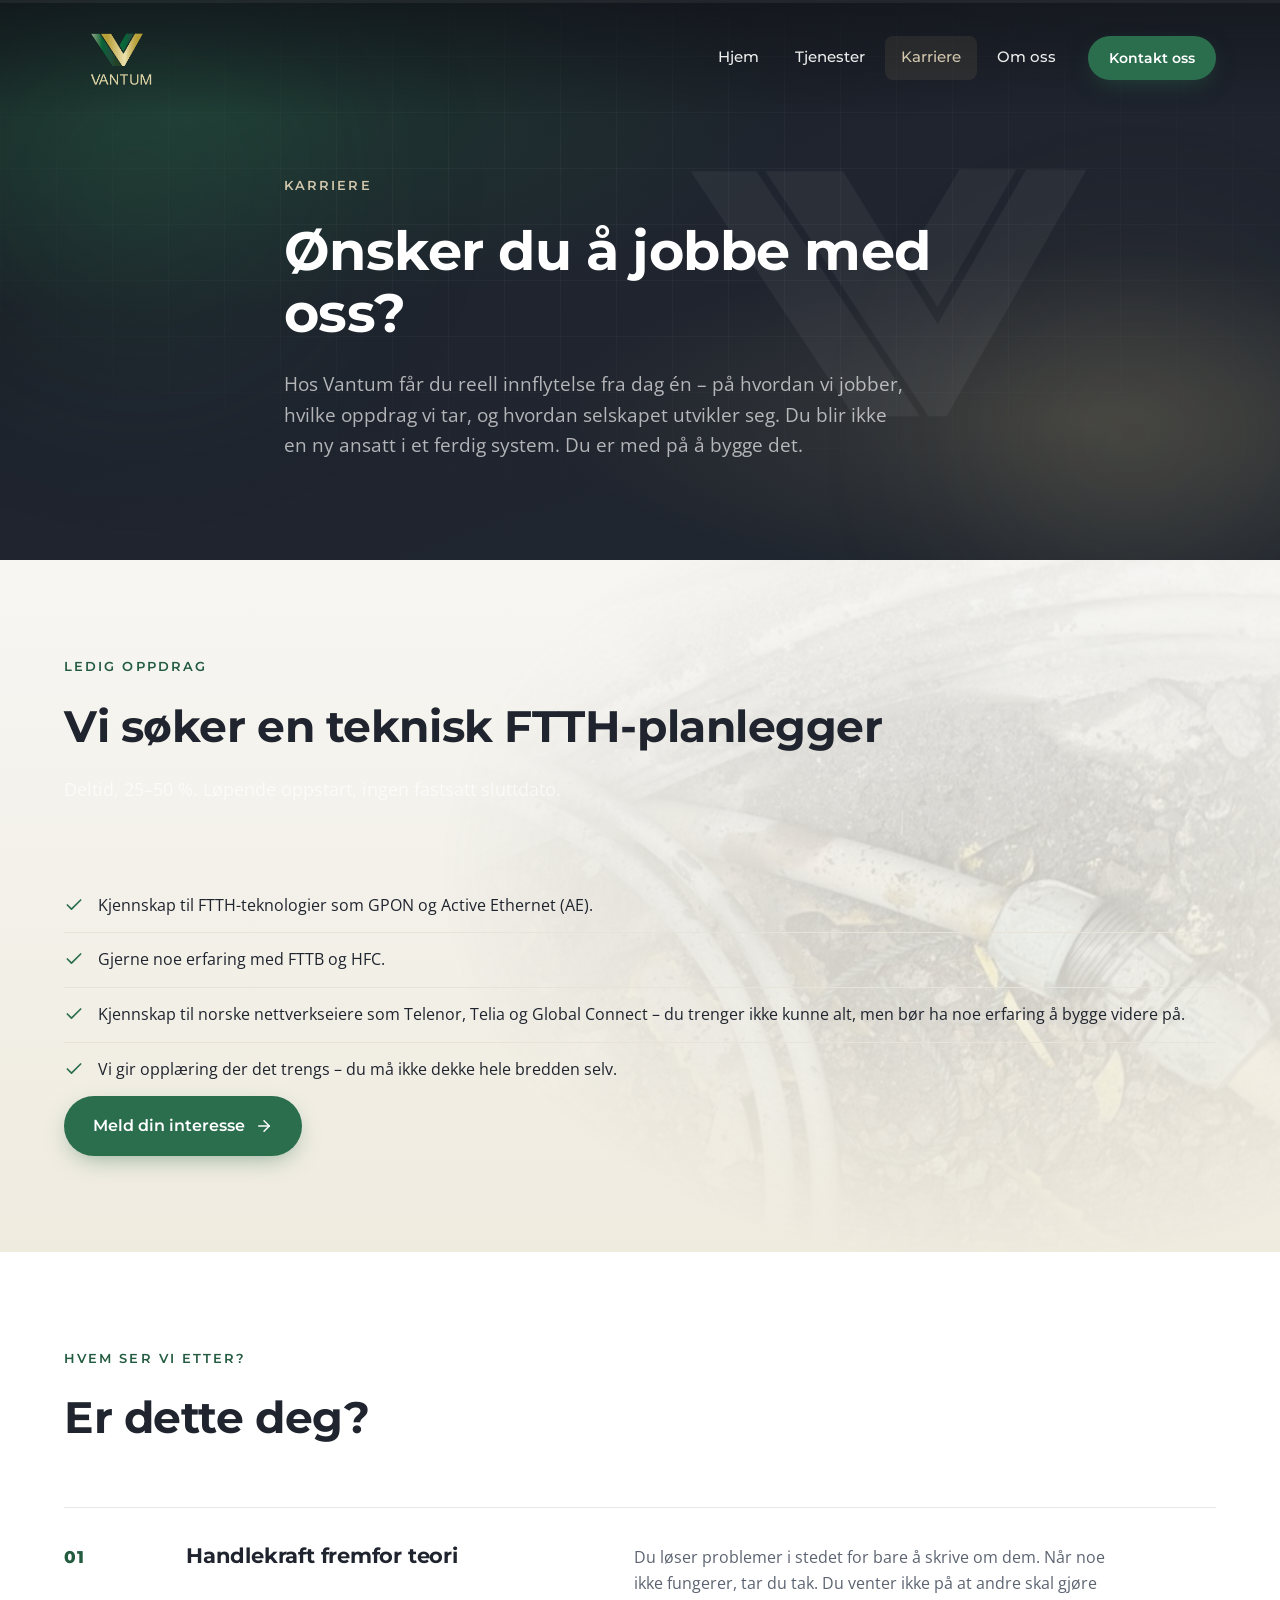
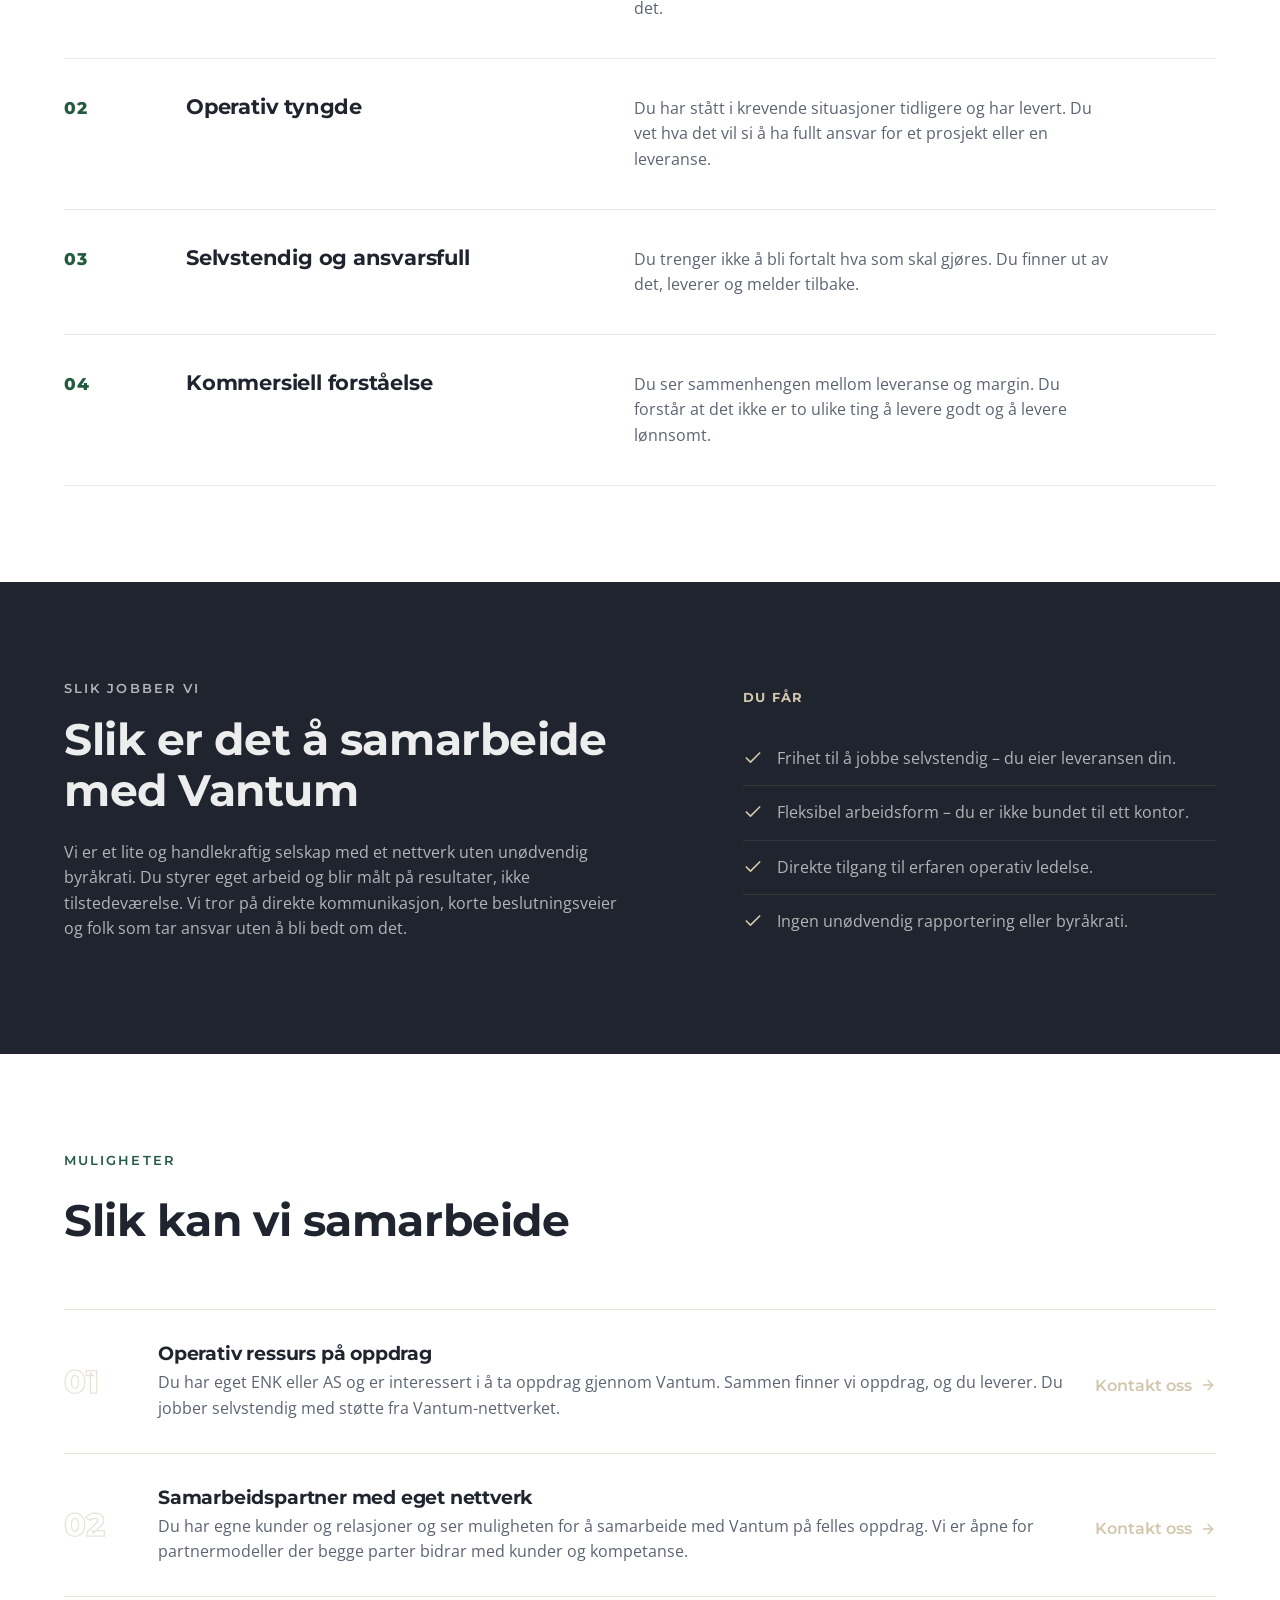
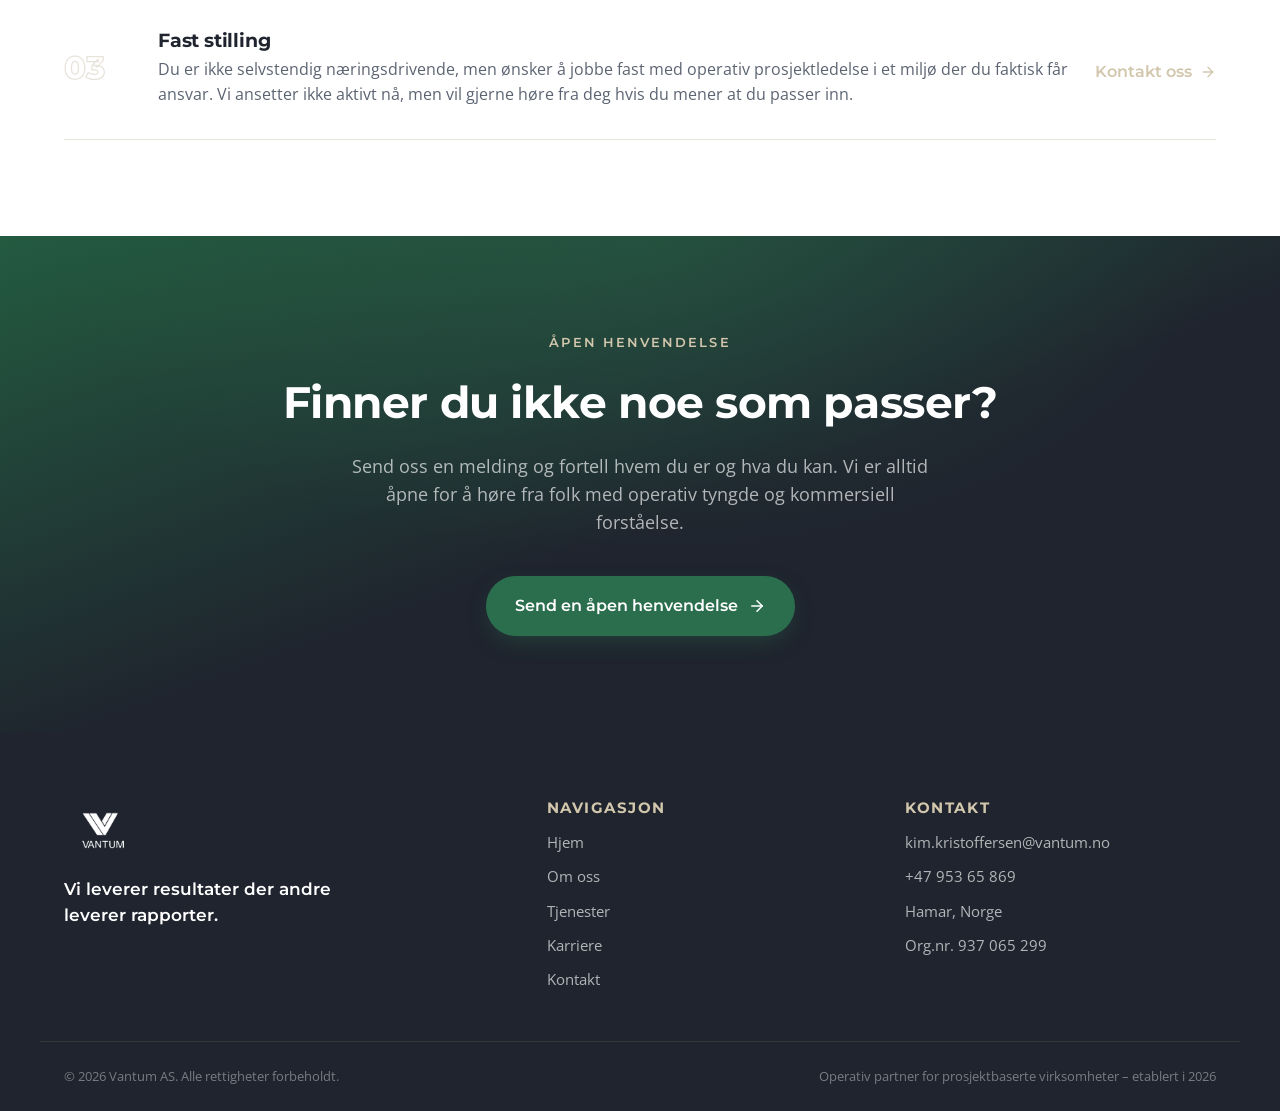
==== karriere.html @ ee7d3f2d "Add files via upload" ====
<!doctype html>
<html lang="no">
<head>
<meta charset="UTF-8">
<meta name="viewport" content="width=device-width, initial-scale=1.0">
<title>Karriere – Vantum AS</title>
<meta name="description" content="Bli med på å bygge noe fra bunnen av. Vantum ser etter folk som trives med ansvar og måler seg selv på resultater.">
<link rel="icon" type="image/png" sizes="32x32" href="assets/logo/favicon-32.png">
<link rel="icon" type="image/png" sizes="64x64" href="assets/logo/favicon-64.png">
<link rel="preconnect" href="https://fonts.googleapis.com">
<link rel="preconnect" href="https://fonts.gstatic.com" crossorigin>
<link href="https://fonts.googleapis.com/css2?family=Montserrat:wght@500;600;700;800&family=Open+Sans:wght@400;500;600;700&display=swap" rel="stylesheet">
<link rel="stylesheet" href="css/style.css?v=12">
</head>
<body>

<a class="skip-link" href="#main">Hopp til hovedinnhold</a>

<div class="progress-rail" aria-hidden="true"><div class="progress-fill" id="progress-fill"></div></div>

<header class="site-header" id="site-header">
  <div class="container header-inner">
    <a href="index.html" class="brand" aria-label="Vantum AS – til forsiden">
      <img src="assets/logo/vantum-full-color.png" alt="Vantum AS" class="brand-logo">
    </a>

    <nav class="main-nav" aria-label="Hovednavigasjon">
      <a href="index.html" class="nav-link">Hjem</a>
      <a href="tjenester.html" class="nav-link">Tjenester</a>
      <a href="karriere.html" class="nav-link is-active">Karriere</a>
      <a href="om-oss.html" class="nav-link">Om oss</a>
      <a href="kontakt.html" class="btn btn-primary btn-sm nav-cta">Kontakt oss</a>
    </nav>

    <button class="menu-toggle" id="menu-toggle" aria-label="Åpne meny" aria-expanded="false" aria-controls="mobile-nav">
      <span></span><span></span><span></span>
    </button>
  </div>

  <div class="mobile-nav" id="mobile-nav">
    <a href="index.html" class="mobile-nav-link">Hjem</a>
    <a href="tjenester.html" class="mobile-nav-link">Tjenester</a>
    <a href="karriere.html" class="mobile-nav-link">Karriere</a>
    <a href="om-oss.html" class="mobile-nav-link">Om oss</a>
    <a href="kontakt.html" class="btn btn-primary mobile-nav-cta">Kontakt oss</a>
  </div>
</header>

<main id="main">

  <section class="page-hero">
    <div class="hero-bg" aria-hidden="true">
      <div class="hero-grid"></div>
      <div class="hero-glow hero-glow-a"></div>
      <div class="hero-glow hero-glow-b"></div>
    </div>
    <img src="assets/logo/vantum-mark-white.png" alt="" aria-hidden="true" class="hero-mark">
    <div class="container page-hero-inner">
      <p class="eyebrow reveal" data-reveal>KARRIERE</p>
      <h1 data-reveal>Ønsker du å jobbe med oss?</h1>
      <div class="page-hero-subtitle reveal" data-reveal>
        <p>Hos Vantum får du reell innflytelse fra dag én – på hvordan vi jobber, hvilke oppdrag vi tar, og hvordan selskapet utvikler seg. Du blir ikke en ny ansatt i et ferdig system. Du er med på å bygge det.</p>
      </div>
    </div>
  </section>

  <section class="section section--gradient section--photo-bg">
    <img src="assets/img/karriere-ftth-bg.jpg" alt="" aria-hidden="true" class="section-bg-photo">
    <div class="container">
      <p class="eyebrow eyebrow--dark" data-reveal>LEDIG OPPDRAG</p>
      <h2 data-reveal>Vi søker en teknisk FTTH-planlegger</h2>
      <p class="section-subtitle" data-reveal>Deltid, 25–50 %. Løpende oppstart, ingen fastsatt sluttdato.</p>

      <div data-reveal-group>
        <p data-reveal>Vi ser etter noen som kan bidra inn i planlegging av fiberinfrastruktur over en periode. Du trenger ikke å dekke alt fra dag én – vi fyller igjen hullene i kompetansen din underveis.</p>

        <div class="checklist" data-reveal>
          <div class="checklist-item">
            <svg class="checklist-icon" width="20" height="20" viewBox="0 0 24 24" fill="none" stroke="currentColor" stroke-width="2" stroke-linecap="round" stroke-linejoin="round"><polyline points="20 6 9 17 4 12"></polyline></svg>
            <p>Kjennskap til FTTH-teknologier som GPON og Active Ethernet (AE).</p>
          </div>
          <div class="checklist-item">
            <svg class="checklist-icon" width="20" height="20" viewBox="0 0 24 24" fill="none" stroke="currentColor" stroke-width="2" stroke-linecap="round" stroke-linejoin="round"><polyline points="20 6 9 17 4 12"></polyline></svg>
            <p>Gjerne noe erfaring med FTTB og HFC.</p>
          </div>
          <div class="checklist-item">
            <svg class="checklist-icon" width="20" height="20" viewBox="0 0 24 24" fill="none" stroke="currentColor" stroke-width="2" stroke-linecap="round" stroke-linejoin="round"><polyline points="20 6 9 17 4 12"></polyline></svg>
            <p>Kjennskap til norske nettverkseiere som Telenor, Telia og Global Connect – du trenger ikke kunne alt, men bør ha noe erfaring å bygge videre på.</p>
          </div>
          <div class="checklist-item">
            <svg class="checklist-icon" width="20" height="20" viewBox="0 0 24 24" fill="none" stroke="currentColor" stroke-width="2" stroke-linecap="round" stroke-linejoin="round"><polyline points="20 6 9 17 4 12"></polyline></svg>
            <p>Vi gir opplæring der det trengs – du må ikke dekke hele bredden selv.</p>
          </div>
        </div>

        <a href="mailto:kim.kristoffersen@vantum.no?subject=Interesse%20for%20FTTH-planlegger" class="btn btn-primary btn-lg" data-reveal>
          Meld din interesse
          <svg width="18" height="18" viewBox="0 0 24 24" fill="none" stroke="currentColor" stroke-width="2" stroke-linecap="round" stroke-linejoin="round"><line x1="5" y1="12" x2="19" y2="12"></line><polyline points="12 5 19 12 12 19"></polyline></svg>
        </a>
      </div>
    </div>
  </section>

  <section class="section section--light">
    <div class="container">
      <p class="eyebrow eyebrow--dark" data-reveal>HVEM SER VI ETTER?</p>
      <h2 data-reveal>Er dette deg?</h2>

      <div class="value-list" data-reveal-group>
        <div class="value-row" data-reveal>
          <span class="value-index">01</span>
          <h3>Handlekraft fremfor teori</h3>
          <p>Du løser problemer i stedet for bare å skrive om dem. Når noe ikke fungerer, tar du tak. Du venter ikke på at andre skal gjøre det.</p>
        </div>
        <div class="value-row" data-reveal>
          <span class="value-index">02</span>
          <h3>Operativ tyngde</h3>
          <p>Du har stått i krevende situasjoner tidligere og har levert. Du vet hva det vil si å ha fullt ansvar for et prosjekt eller en leveranse.</p>
        </div>
        <div class="value-row" data-reveal>
          <span class="value-index">03</span>
          <h3>Selvstendig og ansvarsfull</h3>
          <p>Du trenger ikke å bli fortalt hva som skal gjøres. Du finner ut av det, leverer og melder tilbake.</p>
        </div>
        <div class="value-row" data-reveal>
          <span class="value-index">04</span>
          <h3>Kommersiell forståelse</h3>
          <p>Du ser sammenhengen mellom leveranse og margin. Du forstår at det ikke er to ulike ting å levere godt og å levere lønnsomt.</p>
        </div>
      </div>
    </div>
  </section>

  <section class="section section--dark">
    <div class="container approach-grid">
      <div class="approach-copy" data-reveal-group>
        <p class="eyebrow" data-reveal>SLIK JOBBER VI</p>
        <h2 data-reveal>Slik er det å samarbeide med Vantum</h2>
        <p data-reveal>Vi er et lite og handlekraftig selskap med et nettverk uten unødvendig byråkrati. Du styrer eget arbeid og blir målt på resultater, ikke tilstedeværelse. Vi tror på direkte kommunikasjon, korte beslutningsveier og folk som tar ansvar uten å bli bedt om det.</p>
      </div>
      <div data-reveal>
        <p class="method-col-label">DU FÅR</p>
        <div class="checklist">
          <div class="checklist-item">
            <svg class="checklist-icon" width="20" height="20" viewBox="0 0 24 24" fill="none" stroke="currentColor" stroke-width="2" stroke-linecap="round" stroke-linejoin="round"><polyline points="20 6 9 17 4 12"></polyline></svg>
            <p>Frihet til å jobbe selvstendig – du eier leveransen din.</p>
          </div>
          <div class="checklist-item">
            <svg class="checklist-icon" width="20" height="20" viewBox="0 0 24 24" fill="none" stroke="currentColor" stroke-width="2" stroke-linecap="round" stroke-linejoin="round"><polyline points="20 6 9 17 4 12"></polyline></svg>
            <p>Fleksibel arbeidsform – du er ikke bundet til ett kontor.</p>
          </div>
          <div class="checklist-item">
            <svg class="checklist-icon" width="20" height="20" viewBox="0 0 24 24" fill="none" stroke="currentColor" stroke-width="2" stroke-linecap="round" stroke-linejoin="round"><polyline points="20 6 9 17 4 12"></polyline></svg>
            <p>Direkte tilgang til erfaren operativ ledelse.</p>
          </div>
          <div class="checklist-item">
            <svg class="checklist-icon" width="20" height="20" viewBox="0 0 24 24" fill="none" stroke="currentColor" stroke-width="2" stroke-linecap="round" stroke-linejoin="round"><polyline points="20 6 9 17 4 12"></polyline></svg>
            <p>Ingen unødvendig rapportering eller byråkrati.</p>
          </div>
        </div>
      </div>
    </div>
  </section>

  <section class="section section--light">
    <div class="container">
      <p class="eyebrow eyebrow--dark" data-reveal>MULIGHETER</p>
      <h2 data-reveal>Slik kan vi samarbeide</h2>

      <div class="opportunity-list" data-reveal-group>
        <div class="opportunity-row" data-reveal>
          <span class="opportunity-index">01</span>
          <div>
            <h3>Operativ ressurs på oppdrag</h3>
            <p>Du har eget ENK eller AS og er interessert i å ta oppdrag gjennom Vantum. Sammen finner vi oppdrag, og du leverer. Du jobber selvstendig med støtte fra Vantum-nettverket.</p>
          </div>
          <a href="kontakt.html" class="text-link">
            Kontakt oss
            <svg width="16" height="16" viewBox="0 0 24 24" fill="none" stroke="currentColor" stroke-width="2" stroke-linecap="round" stroke-linejoin="round"><line x1="5" y1="12" x2="19" y2="12"></line><polyline points="12 5 19 12 12 19"></polyline></svg>
          </a>
        </div>
        <div class="opportunity-row" data-reveal>
          <span class="opportunity-index">02</span>
          <div>
            <h3>Samarbeidspartner med eget nettverk</h3>
            <p>Du har egne kunder og relasjoner og ser muligheten for å samarbeide med Vantum på felles oppdrag. Vi er åpne for partnermodeller der begge parter bidrar med kunder og kompetanse.</p>
          </div>
          <a href="kontakt.html" class="text-link">
            Kontakt oss
            <svg width="16" height="16" viewBox="0 0 24 24" fill="none" stroke="currentColor" stroke-width="2" stroke-linecap="round" stroke-linejoin="round"><line x1="5" y1="12" x2="19" y2="12"></line><polyline points="12 5 19 12 12 19"></polyline></svg>
          </a>
        </div>
        <div class="opportunity-row" data-reveal>
          <span class="opportunity-index">03</span>
          <div>
            <h3>Fast stilling</h3>
            <p>Du er ikke selvstendig næringsdrivende, men ønsker å jobbe fast med operativ prosjektledelse i et miljø der du faktisk får ansvar. Vi ansetter ikke aktivt nå, men vil gjerne høre fra deg hvis du mener at du passer inn.</p>
          </div>
          <a href="kontakt.html" class="text-link">
            Kontakt oss
            <svg width="16" height="16" viewBox="0 0 24 24" fill="none" stroke="currentColor" stroke-width="2" stroke-linecap="round" stroke-linejoin="round"><line x1="5" y1="12" x2="19" y2="12"></line><polyline points="12 5 19 12 12 19"></polyline></svg>
          </a>
        </div>
      </div>
    </div>
  </section>

  <section class="section section--cta">
    <div class="container">
      <p class="eyebrow" data-reveal>ÅPEN HENVENDELSE</p>
      <h2 data-reveal>Finner du ikke noe som passer?</h2>
      <p class="section-subtitle" data-reveal>Send oss en melding og fortell hvem du er og hva du kan. Vi er alltid åpne for å høre fra folk med operativ tyngde og kommersiell forståelse.</p>
      <div class="hero-actions hero-actions--center" data-reveal>
        <a href="mailto:kim.kristoffersen@vantum.no?subject=%C3%85pen%20henvendelse" class="btn btn-primary btn-lg">
          Send en åpen henvendelse
          <svg width="18" height="18" viewBox="0 0 24 24" fill="none" stroke="currentColor" stroke-width="2" stroke-linecap="round" stroke-linejoin="round"><line x1="5" y1="12" x2="19" y2="12"></line><polyline points="12 5 19 12 12 19"></polyline></svg>
        </a>
      </div>
    </div>
  </section>

</main>

<footer class="site-footer">
  <div class="container footer-grid">
    <div class="footer-brand">
      <img src="assets/logo/vantum-full-white.png" alt="Vantum AS" class="footer-logo">
      <p class="footer-tagline">Vi leverer resultater der andre leverer rapporter.</p>
    </div>

    <div class="footer-col">
      <p class="footer-heading">NAVIGASJON</p>
      <a href="index.html">Hjem</a>
      <a href="om-oss.html">Om oss</a>
      <a href="tjenester.html">Tjenester</a>
      <a href="karriere.html">Karriere</a>
      <a href="kontakt.html">Kontakt</a>
    </div>

    <div class="footer-col">
      <p class="footer-heading">KONTAKT</p>
      <a href="mailto:kim.kristoffersen@vantum.no">kim.kristoffersen@vantum.no</a>
      <a href="tel:+4795365869">+47 953 65 869</a>
      <p>Hamar, Norge</p>
      <p>Org.nr. 937 065 299</p>
    </div>
  </div>

  <div class="container footer-bottom">
    <p>© 2026 Vantum AS. Alle rettigheter forbeholdt.</p>
    <p>Operativ partner for prosjektbaserte virksomheter – etablert i 2026</p>
  </div>
</footer>

<script src="js/main.js?v=2"></script>
</body>
</html>
---- css/style.css ----
/* ============================================
   Vantum AS — Design Tokens
   ============================================ */
:root{
  /* Brand colors (sourced from vantum.no) */
  --color-charcoal: #1F242E;
  --color-charcoal-light: #2A3140;
  --color-charcoal-lighter: #363E4E;
  --color-green: #2B6E4E;
  --color-green-dark: #235B40;
  --color-green-light: #3A8A63;
  --color-gold: #B5A478;
  --color-gold-light: #D2C7AD;
  --color-white: #FFFFFF;
  --color-off-white: #F7F6F3;
  --color-border-dark: rgba(181,164,120,0.14);
  --color-border-light: #E7E3D9;

  --text-on-dark: rgba(255,255,255,0.92);
  --text-on-dark-muted: rgba(255,255,255,0.66);
  --text-on-light: var(--color-charcoal);
  --text-on-light-muted: #5C6472;

  /* Typography */
  --font-heading: 'Montserrat', sans-serif;
  --font-body: 'Open Sans', sans-serif;

  /* Spacing scale (marketing/standard density) */
  --space-xs: 8px;
  --space-sm: 16px;
  --space-md: 24px;
  --space-lg: 40px;
  --space-xl: 64px;
  --space-2xl: 96px;

  /* Motion */
  --ease-out: cubic-bezier(0.16, 1, 0.3, 1);
  --dur-fast: 200ms;
  --dur-base: 450ms;
  --dur-slow: 700ms;

  --header-h: 116px;
  --container-w: 1200px;
}

@media (prefers-reduced-motion: reduce){
  *, *::before, *::after{
    animation-duration: 0.001ms !important;
    animation-iteration-count: 1 !important;
    transition-duration: 0.001ms !important;
    scroll-behavior: auto !important;
  }
}

/* ============================================
   Reset
   ============================================ */
*, *::before, *::after{ box-sizing: border-box; }
html{ scroll-behavior: smooth; }
body{
  margin: 0;
  font-family: var(--font-body);
  color: var(--text-on-light);
  background: var(--color-white);
  -webkit-font-smoothing: antialiased;
  line-height: 1.6;
  font-size: 16px;
}
img{ max-width: 100%; display: block; }
a{ color: inherit; text-decoration: none; }
h1,h2,h3,h4{
  font-family: var(--font-heading);
  margin: 0;
  line-height: 1.15;
  letter-spacing: -0.01em;
}
p{ margin: 0; }
button{ font-family: inherit; }
ul{ margin: 0; padding: 0; list-style: none; }

.container{
  width: 100%;
  max-width: var(--container-w);
  margin: 0 auto;
  padding: 0 24px;
}

.skip-link{
  position: absolute;
  left: -9999px;
  top: 0;
  background: var(--color-green);
  color: #fff;
  padding: 12px 20px;
  z-index: 1000;
  border-radius: 0 0 8px 0;
}
.skip-link:focus{ left: 0; }

/* ============================================
   Buttons
   ============================================ */
.btn{
  display: inline-flex;
  align-items: center;
  gap: 10px;
  font-family: var(--font-heading);
  font-weight: 600;
  font-size: 15px;
  padding: 14px 24px;
  border-radius: 999px;
  border: 1.5px solid transparent;
  cursor: pointer;
  transition: transform var(--dur-fast) var(--ease-out),
              background-color var(--dur-fast) var(--ease-out),
              border-color var(--dur-fast) var(--ease-out),
              box-shadow var(--dur-fast) var(--ease-out);
  white-space: nowrap;
}
.btn svg{ transition: transform var(--dur-fast) var(--ease-out); flex-shrink: 0; }
.btn:hover{ transform: translateY(-2px); }
.btn:hover svg{ transform: translateX(3px); }
.btn:active{ transform: translateY(0); }
.btn:focus-visible{ outline: 2px solid var(--color-gold); outline-offset: 2px; }

.btn-primary{
  background: var(--color-green);
  color: #fff;
  box-shadow: 0 8px 24px -8px rgba(43,110,78,0.55);
}
.btn-primary:hover{ background: var(--color-green-light); }

.btn-outline{
  background: transparent;
  border-color: rgba(255,255,255,0.35);
  color: var(--text-on-dark);
}
.btn-outline:hover{ border-color: rgba(255,255,255,0.7); background: rgba(255,255,255,0.06); }

.btn-lg{ padding: 16px 28px; font-size: 16px; }
.btn-sm{ padding: 10px 20px; font-size: 14px; }

/* ============================================
   Header / Nav
   ============================================ */
.site-header{
  position: fixed;
  top: 0; left: 0; right: 0;
  z-index: 500;
  transition: background-color var(--dur-base) var(--ease-out),
              box-shadow var(--dur-base) var(--ease-out);
}
.site-header::before{
  content: "";
  position: absolute;
  inset: 0;
  background: linear-gradient(180deg, rgba(15,18,23,0.55) 0%, rgba(15,18,23,0) 100%);
  z-index: -1;
  opacity: 1;
  transition: opacity var(--dur-base) var(--ease-out);
}
.site-header.is-scrolled{
  background: rgba(31,36,46,0.85);
  backdrop-filter: blur(14px) saturate(140%);
  -webkit-backdrop-filter: blur(14px) saturate(140%);
  box-shadow: 0 8px 30px -12px rgba(0,0,0,0.4);
}
.site-header.is-scrolled::before{ opacity: 0; }

.header-inner{
  width: 100%;
  height: var(--header-h);
  display: flex;
  align-items: center;
  justify-content: space-between;
  transition: height var(--dur-base) var(--ease-out);
}
.site-header.is-scrolled .header-inner{ height: 84px; }
.brand{ display: flex; align-items: center; }
.brand-logo{
  height: 94px;
  width: auto;
  transition: height var(--dur-base) var(--ease-out);
}
.site-header.is-scrolled .brand-logo{ height: 66px; }

.main-nav{ display: flex; align-items: center; gap: 4px; }
.nav-link{
  font-family: var(--font-heading);
  font-weight: 500;
  font-size: 14.5px;
  color: var(--text-on-dark);
  padding: 10px 16px;
  border-radius: 8px;
  transition: color var(--dur-fast) var(--ease-out), background-color var(--dur-fast) var(--ease-out);
}
.nav-link:hover{ background: rgba(255,255,255,0.08); color: #fff; }
.nav-link.is-active{ color: var(--color-gold-light); background: rgba(181,164,120,0.1); }
.nav-cta{ margin-left: 12px; }

.menu-toggle{
  display: none;
  width: 40px; height: 40px;
  border: none;
  background: transparent;
  cursor: pointer;
  flex-direction: column;
  justify-content: center;
  align-items: center;
  gap: 5px;
}
.menu-toggle span{
  display: block;
  width: 22px; height: 2px;
  background: #fff;
  border-radius: 2px;
  transition: transform var(--dur-fast) var(--ease-out), opacity var(--dur-fast) var(--ease-out);
}
.menu-toggle.is-open span:nth-child(1){ transform: translateY(7px) rotate(45deg); }
.menu-toggle.is-open span:nth-child(2){ opacity: 0; }
.menu-toggle.is-open span:nth-child(3){ transform: translateY(-7px) rotate(-45deg); }

.mobile-nav{
  display: none;
  flex-direction: column;
  gap: 4px;
  padding: 16px 24px 24px;
  background: rgba(20,24,31,0.98);
  backdrop-filter: blur(14px);
}
.mobile-nav.is-open{ display: flex; }
.mobile-nav-link{
  font-family: var(--font-heading);
  font-weight: 500;
  color: var(--text-on-dark);
  padding: 12px 8px;
  border-bottom: 1px solid rgba(255,255,255,0.08);
}
.mobile-nav-cta{ margin-top: 12px; justify-content: center; }

@media (max-width: 900px){
  .main-nav{ display: none; }
  .menu-toggle{ display: flex; }
}

/* ============================================
   Hero
   ============================================ */
.hero{
  position: relative;
  min-height: 100svh;
  display: flex;
  align-items: center;
  overflow: hidden;
  background: var(--color-charcoal);
  isolation: isolate;
}
.hero-bg{
  position: absolute;
  inset: 0;
  z-index: 0;
  background:
    radial-gradient(ellipse 80% 60% at 15% 20%, rgba(43,110,78,0.35), transparent 60%),
    radial-gradient(ellipse 70% 50% at 85% 75%, rgba(181,164,120,0.18), transparent 60%),
    linear-gradient(160deg, #14171d 0%, var(--color-charcoal) 45%, #20262f 100%);
}
.hero-grid{
  position: absolute;
  inset: 0;
  background-image:
    linear-gradient(rgba(255,255,255,0.035) 1px, transparent 1px),
    linear-gradient(90deg, rgba(255,255,255,0.035) 1px, transparent 1px);
  background-size: 56px 56px;
  mask-image: radial-gradient(ellipse 90% 70% at 50% 40%, black 20%, transparent 75%);
  -webkit-mask-image: radial-gradient(ellipse 90% 70% at 50% 40%, black 20%, transparent 75%);
}
.hero-glow{
  position: absolute;
  border-radius: 50%;
  filter: blur(90px);
  opacity: 0.55;
  will-change: transform;
}
.hero-glow-a{
  width: 480px; height: 480px;
  background: radial-gradient(circle, rgba(43,110,78,0.55), transparent 70%);
  top: -10%; left: -8%;
  animation: drift-a 18s ease-in-out infinite;
}
.hero-glow-b{
  width: 420px; height: 420px;
  background: radial-gradient(circle, rgba(181,164,120,0.4), transparent 70%);
  bottom: -15%; right: -5%;
  animation: drift-b 22s ease-in-out infinite;
}
@keyframes drift-a{
  0%,100%{ transform: translate(0,0); }
  50%{ transform: translate(40px, 30px); }
}
@keyframes drift-b{
  0%,100%{ transform: translate(0,0); }
  50%{ transform: translate(-30px, -25px); }
}
.hero-lines{
  position: absolute;
  inset: 0;
  display: flex;
  justify-content: space-evenly;
  opacity: 0.5;
}
.hero-lines span{
  width: 1px;
  height: 100%;
  background: linear-gradient(180deg, transparent 0%, rgba(181,164,120,0.18) 40%, rgba(181,164,120,0.18) 60%, transparent 100%);
}

.hero-inner{
  position: relative;
  z-index: 2;
  padding-top: var(--header-h);
  max-width: 880px;
}
.eyebrow{
  font-family: var(--font-heading);
  font-weight: 600;
  font-size: 13px;
  letter-spacing: 0.16em;
  color: var(--color-gold-light);
  margin-bottom: var(--space-md);
}
.hero-title{
  font-size: clamp(2.6rem, 5.5vw, 4.4rem);
  font-weight: 700;
  color: #fff;
  margin-bottom: var(--space-md);
}
.hero-subtitle{
  font-size: clamp(1.05rem, 1.6vw, 1.2rem);
  color: var(--text-on-dark-muted);
  max-width: 720px;
  margin-bottom: var(--space-lg);
}
.hero-subtitle p + p{ margin-top: 1em; }
.hero-actions{
  display: flex;
  flex-wrap: wrap;
  gap: 16px;
}
.hero-actions--center{ justify-content: center; }

.scroll-cue{
  position: absolute;
  bottom: 36px;
  left: 50%;
  transform: translateX(-50%);
  width: 26px; height: 42px;
  border: 1.5px solid rgba(255,255,255,0.3);
  border-radius: 20px;
  z-index: 2;
  display: flex;
  justify-content: center;
  padding-top: 8px;
}
.scroll-cue-dot{
  width: 4px; height: 8px;
  border-radius: 2px;
  background: var(--color-gold-light);
  animation: scroll-cue 1.8s ease-in-out infinite;
}
@keyframes scroll-cue{
  0%{ transform: translateY(0); opacity: 1; }
  70%{ transform: translateY(14px); opacity: 0; }
  100%{ transform: translateY(0); opacity: 0; }
}

/* ============================================
   Scroll reveal (base — wired up in main.js)
   ============================================ */
[data-reveal]{
  opacity: 0;
  transform: translateY(24px);
  transition: opacity var(--dur-slow) var(--ease-out), transform var(--dur-slow) var(--ease-out);
}
[data-reveal].is-visible{
  opacity: 1;
  transform: translateY(0);
}

/* ============================================
   Section base
   ============================================ */
.section{
  padding: var(--space-2xl) 0;
}
.section--light{ background: var(--color-white); color: var(--text-on-light); }
.section--dark{ background: var(--color-charcoal); color: var(--text-on-dark); }
.section--gradient{
  background: linear-gradient(180deg, var(--color-off-white) 0%, #EFEBDF 100%);
  color: var(--text-on-light);
}
.section--cta{
  background:
    radial-gradient(ellipse 70% 100% at 50% 0%, rgba(43,110,78,0.35), transparent 65%),
    linear-gradient(160deg, var(--color-green-dark) 0%, var(--color-charcoal) 55%);
  color: #fff;
  text-align: center;
}
.section--photo-bg{ position: relative; overflow: hidden; isolation: isolate; }
.section-bg-photo{
  position: absolute;
  inset: 0;
  width: 100%;
  height: 100%;
  object-fit: cover;
  object-position: 70% 40%;
  opacity: 0.16;
  filter: grayscale(30%) contrast(1.05);
  mask-image: radial-gradient(ellipse 65% 85% at 78% 45%, black 15%, transparent 68%);
  -webkit-mask-image: radial-gradient(ellipse 65% 85% at 78% 45%, black 15%, transparent 68%);
  z-index: 0;
  pointer-events: none;
}
.section--photo-bg .container{ position: relative; z-index: 1; }

.section h2{
  font-size: clamp(1.9rem, 3.6vw, 2.75rem);
  font-weight: 700;
  margin-bottom: var(--space-md);
}
.section-subtitle{
  font-size: 1.1rem;
  color: var(--text-on-dark-muted);
  max-width: 600px;
}
.section--cta .section-subtitle{ margin: 0 auto var(--space-lg); }
.container--narrow{ max-width: 760px; }
.container--narrow p{
  font-size: 1.05rem;
  margin-bottom: 20px;
}
.section--light .container--narrow p{ color: var(--text-on-light-muted); }
.experience-copy p{
  font-size: 1.05rem;
  margin-bottom: 20px;
  color: var(--text-on-light-muted);
}

.eyebrow--dark{
  color: var(--color-green-dark);
}

.text-link{
  display: inline-flex;
  align-items: center;
  gap: 8px;
  font-family: var(--font-heading);
  font-weight: 600;
  color: var(--color-gold-light);
  margin-top: var(--space-xs);
  transition: gap var(--dur-fast) var(--ease-out);
}
.text-link:hover{ gap: 12px; }

/* ============================================
   Comparison section
   ============================================ */
.compare-grid{
  display: grid;
  grid-template-columns: 1fr 1fr;
  gap: 64px;
}
.compare-col-label{
  font-family: var(--font-heading);
  font-weight: 700;
  font-size: 13px;
  letter-spacing: 0.14em;
  color: rgba(255,255,255,0.35);
  margin-bottom: var(--space-md);
}
.compare-col-label--good{ color: var(--color-gold-light); }

.compare-row{
  padding: 18px 0;
  border-bottom: 1px solid rgba(255,255,255,0.08);
  display: flex;
  flex-direction: column;
  gap: 10px;
}
.compare-col--bad .compare-row p{
  color: rgba(255,255,255,0.42);
  text-decoration: line-through;
  text-decoration-color: rgba(255,255,255,0.4);
  text-decoration-thickness: 1.5px;
}
.compare-col--good .compare-row p{ color: var(--text-on-dark); }

.compare-tag{
  align-self: flex-start;
  display: inline-flex;
  padding: 5px 14px;
  border-radius: 999px;
  font-family: var(--font-heading);
  font-weight: 600;
  font-size: 12.5px;
}
.compare-tag--bad{
  background: rgba(255,255,255,0.05);
  color: rgba(255,255,255,0.4);
  text-decoration: line-through;
  text-decoration-color: rgba(255,255,255,0.45);
  text-decoration-thickness: 1.5px;
}
.compare-tag--good{
  background: rgba(43,110,78,0.22);
  color: var(--color-green-light);
  border: 1px solid rgba(58,138,99,0.4);
}

/* ============================================
   Stats bar
   ============================================ */
.stats-section{
  background: rgba(181,164,120,0.05);
  border-top: 1px solid var(--color-border-light);
  border-bottom: 1px solid var(--color-border-light);
  padding: var(--space-xl) 0;
}
.stats-grid{
  display: grid;
  grid-template-columns: repeat(3, 1fr);
  gap: var(--space-lg);
  text-align: center;
}
.stat-item{
  padding: 0 var(--space-md);
}
.stat-item + .stat-item{
  border-left: 1px solid var(--color-border-light);
}
.stat-number{
  font-family: var(--font-heading);
  font-weight: 800;
  font-size: clamp(1.8rem, 3vw, 2.5rem);
  color: var(--color-charcoal);
  margin-bottom: 8px;
}
.stat-number--text{
  font-size: clamp(1.1rem, 1.8vw, 1.4rem);
  font-weight: 700;
  line-height: 1.3;
}
.stat-caption{
  font-family: var(--font-heading);
  font-weight: 600;
  font-size: 12px;
  letter-spacing: 0.08em;
  text-transform: uppercase;
  color: var(--text-on-light-muted);
}

/* ============================================
   Scenario list ("Når ringer du Vantum?")
   ============================================ */
.scenario-list{
  margin-top: var(--space-xl);
  border-top: 1px solid var(--color-border-light);
}
.scenario-row{
  display: flex;
  align-items: center;
  gap: 28px;
  padding: 32px 0;
  border-bottom: 1px solid var(--color-border-light);
  transition: padding-left var(--dur-base) var(--ease-out);
}
.scenario-row:hover{ padding-left: 12px; }
.scenario-row--shift{ margin-left: clamp(0px, 8vw, 96px); }
.scenario-index{
  font-family: var(--font-heading);
  font-weight: 800;
  font-size: 2.75rem;
  line-height: 1;
  color: transparent;
  -webkit-text-stroke: 1.5px var(--color-border-light);
  flex-shrink: 0;
  width: 70px;
}
.scenario-row p{
  font-size: 1.15rem;
  color: var(--text-on-light);
  flex: 1;
}
.scenario-icon{ color: var(--color-green); flex-shrink: 0; }
.scenario-cta{
  margin-top: var(--space-xl);
  display: flex;
  flex-direction: column;
  align-items: center;
  gap: 20px;
  text-align: center;
}
.scenario-cta p{
  font-family: var(--font-heading);
  font-weight: 600;
  font-size: 1.2rem;
}

/* ============================================
   Value list ("Hvorfor Vantum?")
   ============================================ */
.value-list{
  margin-top: var(--space-xl);
  border-top: 1px solid rgba(31,36,46,0.1);
}
.value-row{
  display: grid;
  grid-template-columns: 90px 1fr 1.4fr;
  align-items: baseline;
  gap: 32px;
  padding: 36px 0;
  border-bottom: 1px solid rgba(31,36,46,0.1);
}
.value-index{
  font-family: var(--font-heading);
  font-weight: 800;
  font-size: 1.05rem;
  letter-spacing: 0.04em;
  color: var(--color-green-dark);
}
.value-row h3{
  font-size: 1.3rem;
}
.value-row p{
  font-size: 1rem;
  color: var(--text-on-light-muted);
  max-width: 480px;
}

/* ============================================
   Approach section
   ============================================ */
.approach-grid{
  display: grid;
  grid-template-columns: 1.3fr 1fr;
  gap: 64px;
  align-items: center;
}
.approach-copy h2{ margin-bottom: var(--space-md); }
.approach-copy p{
  color: var(--text-on-dark-muted);
  max-width: 560px;
  margin-bottom: var(--space-sm);
}
.approach-stat{
  background: rgba(255,255,255,0.03);
  border: 1px solid var(--color-border-dark);
  border-radius: 20px;
  padding: 56px 40px;
  text-align: center;
}
.approach-stat-number{
  font-family: var(--font-heading);
  font-weight: 800;
  font-size: clamp(3rem, 6vw, 4.5rem);
  color: var(--color-gold-light);
  line-height: 1;
}
.approach-stat-label{
  font-family: var(--font-heading);
  font-weight: 600;
  letter-spacing: 0.04em;
  color: var(--text-on-dark-muted);
  margin-top: var(--space-sm);
}

/* ============================================
   Accordion (FAQ)
   ============================================ */
.accordion-item{
  border-bottom: 1px solid var(--color-border-dark);
}
.accordion-trigger{
  width: 100%;
  display: flex;
  align-items: baseline;
  gap: 20px;
  background: none;
  border: none;
  padding: 24px 2px;
  text-align: left;
  font-family: var(--font-heading);
  font-weight: 600;
  font-size: 1.05rem;
  color: #fff;
  cursor: pointer;
}
.accordion-index{
  font-weight: 700;
  font-size: 0.9rem;
  color: var(--color-gold-light);
  opacity: 0.6;
  flex-shrink: 0;
}
.accordion-question{ flex: 1; }
.accordion-icon{
  color: var(--color-gold-light);
  flex-shrink: 0;
  align-self: center;
  transition: transform var(--dur-base) var(--ease-out);
}
.accordion-item.is-open .accordion-icon{ transform: rotate(45deg); }
.accordion-panel{
  max-height: 0;
  overflow: hidden;
  transition: max-height var(--dur-slow) var(--ease-out);
}
.accordion-panel p{
  padding: 0 2px 24px 44px;
  color: var(--text-on-dark-muted);
  line-height: 1.7;
  max-width: 640px;
}

/* ============================================
   Footer
   ============================================ */
.site-footer{
  background: var(--color-charcoal);
  color: var(--text-on-dark-muted);
  padding: var(--space-xl) 0 var(--space-md);
}
.footer-grid{
  display: grid;
  grid-template-columns: 1.4fr 1fr 1fr;
  gap: 48px;
  padding-bottom: var(--space-lg);
  border-bottom: 1px solid var(--color-border-dark);
}
.footer-logo{ height: 64px; margin-bottom: var(--space-sm); }
.footer-tagline{
  font-family: var(--font-heading);
  font-weight: 600;
  color: #fff;
  font-size: 1.05rem;
  max-width: 280px;
}
.footer-heading{
  font-family: var(--font-heading);
  font-weight: 700;
  letter-spacing: 0.1em;
  font-size: 12px;
  color: var(--color-gold-light);
  margin-bottom: var(--space-sm);
}
.footer-col a, .footer-col p{
  display: block;
  margin-bottom: 10px;
  font-size: 0.95rem;
  transition: color var(--dur-fast) var(--ease-out);
}
.footer-col a:hover{ color: #fff; }
.footer-bottom{
  display: flex;
  flex-wrap: wrap;
  justify-content: space-between;
  gap: 8px;
  padding-top: var(--space-md);
  font-size: 13px;
  color: rgba(255,255,255,0.4);
}

/* ============================================
   Signature motif — scroll progress rail
   ============================================ */
.progress-rail{
  position: fixed;
  top: 0; left: 0; right: 0;
  height: 3px;
  z-index: 600;
  background: rgba(255,255,255,0.06);
}
.progress-fill{
  height: 100%;
  width: 0%;
  background: linear-gradient(90deg, var(--color-gold) 0%, var(--color-green-light) 100%);
  transition: width 80ms linear;
}

/* ============================================
   Hero decorative mark (asymmetric bleed)
   ============================================ */
.hero-mark{
  position: absolute;
  top: 50%;
  right: -6%;
  transform: translateY(-50%);
  height: 130%;
  max-height: none;
  width: auto;
  opacity: 0.05;
  z-index: 0;
  pointer-events: none;
}

.compare-col--good{ margin-top: 48px; }

/* ============================================
   Stat accent bars
   ============================================ */
.stats-grid{ text-align: left; }
.stat-bar{
  display: block;
  width: 32px;
  height: 3px;
  background: var(--color-green);
  border-radius: 2px;
  margin-bottom: var(--space-sm);
}
.stat-item:nth-child(2) .stat-bar{ background: var(--color-gold); }
.stat-item:nth-child(3) .stat-bar{ background: var(--color-charcoal-lighter); }

/* ============================================
   Experience / timeline section
   ============================================ */
.experience-grid{
  display: grid;
  grid-template-columns: 1.2fr 1fr;
  gap: 80px;
  align-items: center;
}
.experience-timeline{
  display: flex;
  align-items: center;
  gap: 16px;
}
.experience-year{
  font-family: var(--font-heading);
  font-weight: 700;
  font-size: 0.95rem;
  color: var(--text-on-light-muted);
  flex-shrink: 0;
}
.experience-year--end{ color: var(--color-charcoal); }
.experience-track{
  flex: 1;
  height: 2px;
  background: var(--color-border-light);
  position: relative;
  border-radius: 2px;
  overflow: hidden;
}
.experience-track-fill{
  position: absolute;
  inset: 0;
  width: 0%;
  background: linear-gradient(90deg, var(--color-gold), var(--color-green));
  transition: width 1.2s var(--ease-out);
}
.experience-timeline.is-visible .experience-track-fill{ width: 100%; }

/* ============================================
   FAQ asymmetric layout
   ============================================ */
.faq-grid{
  display: grid;
  grid-template-columns: 0.8fr 1.2fr;
  gap: 64px;
  align-items: start;
}
.faq-intro{ position: sticky; top: 140px; }

/* ============================================
   Page hero (subpages: Om oss / Tjenester / Karriere / Kontakt)
   ============================================ */
.page-hero{
  position: relative;
  overflow: hidden;
  isolation: isolate;
  background: var(--color-charcoal);
  min-height: 560px;
  display: flex;
  align-items: center;
  padding: var(--header-h) 0 var(--space-lg);
}
.page-hero .hero-bg{ position: absolute; inset: 0; z-index: 0; }
.page-hero .hero-mark{ height: 720px; }
.page-hero-inner{ position: relative; z-index: 2; max-width: 760px; width: 100%; }
.page-hero .eyebrow{ margin-bottom: var(--space-md); }
.page-hero h1{
  font-size: clamp(2.2rem, 4.5vw, 3.4rem);
  font-weight: 700;
  color: #fff;
  margin-bottom: var(--space-md);
}
.page-hero-subtitle{
  font-size: clamp(1.05rem, 1.6vw, 1.2rem);
  color: var(--text-on-dark-muted);
  max-width: 620px;
}
.page-hero-subtitle p + p{ margin-top: 1em; }

/* ============================================
   Checklist (service capabilities / benefits)
   ============================================ */
.checklist{ margin-top: var(--space-md); }
.checklist-item{
  display: flex;
  align-items: flex-start;
  gap: 14px;
  padding: 14px 0;
  border-bottom: 1px solid var(--color-border-light);
}
.checklist-item:last-child{ border-bottom: none; }
.checklist-icon{
  color: var(--color-green);
  flex-shrink: 0;
  margin-top: 2px;
}
.section--dark .checklist-item{ border-bottom-color: var(--color-border-dark); }
.section--dark .checklist-icon{ color: var(--color-gold-light); }
.section--dark .checklist-item p{ color: var(--text-on-dark-muted); }

/* ============================================
   Service blocks (Tjenester)
   ============================================ */
.service-list{ margin-top: var(--space-xl); }
.service-block{
  display: grid;
  grid-template-columns: 1fr 1fr;
  gap: 56px;
  padding: var(--space-xl) 0;
  border-bottom: 1px solid var(--color-border-light);
}
.service-block:last-child{ border-bottom: none; }
.service-index{
  font-family: var(--font-heading);
  font-weight: 800;
  font-size: 1rem;
  letter-spacing: 0.04em;
  color: var(--color-green-dark);
  margin-bottom: var(--space-sm);
  display: block;
}
.service-block h3{ font-size: 1.6rem; margin-bottom: var(--space-sm); }
.service-block p{ color: var(--text-on-light-muted); font-size: 1.02rem; }
.service-block p + p{ margin-top: 1em; }

/* ============================================
   Person / founder block (Om oss)
   ============================================ */
.person-grid{
  display: grid;
  grid-template-columns: 220px 1fr;
  gap: 56px;
  align-items: start;
}
.person-photo{
  width: 160px;
  height: 160px;
  border-radius: 50%;
  object-fit: cover;
  object-position: center 38%;
  box-shadow: 0 0 0 4px var(--color-off-white), 0 0 0 5px var(--color-border-light);
}
.person-name{ font-size: 1.6rem; margin-top: var(--space-md); margin-bottom: 4px; }
.person-role{
  font-family: var(--font-heading);
  font-weight: 600;
  color: var(--text-on-light-muted);
  font-size: 0.95rem;
}
.person-quote{
  font-family: var(--font-heading);
  font-weight: 600;
  font-size: 1.4rem;
  line-height: 1.4;
  color: var(--text-on-light);
  border-left: 3px solid var(--color-green);
  padding-left: var(--space-md);
  margin: var(--space-lg) 0;
}
.person-quote-attr{
  display: inline-block;
  margin-top: var(--space-sm);
  font-size: 0.7em;
  font-weight: 600;
  color: var(--text-on-light-muted);
}
.person-bio p{
  color: var(--text-on-light-muted);
  margin-bottom: var(--space-sm);
  font-size: 1.02rem;
}
.person-tags{
  display: flex;
  flex-wrap: wrap;
  gap: 10px;
  margin: var(--space-md) 0;
}
.pill{
  display: inline-flex;
  padding: 7px 16px;
  border-radius: 999px;
  background: var(--color-off-white);
  border: 1px solid var(--color-border-light);
  font-family: var(--font-heading);
  font-weight: 600;
  font-size: 13px;
  color: var(--text-on-light);
}

/* ============================================
   Methodology columns (Om oss — "Slik jobber vi")
   ============================================ */
.method-grid{
  display: grid;
  grid-template-columns: 1fr 1fr;
  gap: 56px;
  margin-top: var(--space-xl);
}
.method-col-label{
  font-family: var(--font-heading);
  font-weight: 700;
  font-size: 13px;
  letter-spacing: 0.1em;
  color: var(--color-gold-light);
  margin-bottom: var(--space-md);
}
.method-step{
  display: flex;
  gap: 20px;
  padding: 20px 0;
  border-bottom: 1px solid var(--color-border-dark);
}
.method-step:last-child{ border-bottom: none; }
.method-step-index{
  font-family: var(--font-heading);
  font-weight: 800;
  font-size: 1.3rem;
  color: transparent;
  -webkit-text-stroke: 1.25px var(--color-border-dark);
  flex-shrink: 0;
  width: 36px;
}
.method-step h4{
  font-family: var(--font-heading);
  font-weight: 700;
  font-size: 1.05rem;
  color: #fff;
  margin-bottom: 6px;
}
.method-step p{ color: var(--text-on-dark-muted); font-size: 0.96rem; }

/* ============================================
   Opportunity list (Karriere)
   ============================================ */
.opportunity-list{
  margin-top: var(--space-xl);
  border-top: 1px solid var(--color-border-light);
}
.opportunity-row{
  display: grid;
  grid-template-columns: 70px 1fr auto;
  gap: 24px;
  align-items: center;
  padding: 32px 0;
  border-bottom: 1px solid var(--color-border-light);
}
.opportunity-index{
  font-family: var(--font-heading);
  font-weight: 800;
  font-size: 2rem;
  color: transparent;
  -webkit-text-stroke: 1.25px var(--color-border-light);
}
.opportunity-row h3{ font-size: 1.2rem; margin-bottom: 6px; }
.opportunity-row p{ color: var(--text-on-light-muted); font-size: 0.98rem; }

/* ============================================
   Contact page — info + form
   ============================================ */
.contact-grid{
  display: grid;
  grid-template-columns: 0.9fr 1.1fr;
  gap: 64px;
  align-items: start;
}
.contact-info-item{ margin-bottom: 22px; }
.contact-info-item:last-child{ margin-bottom: 0; }
.contact-info-label{
  font-family: var(--font-heading);
  font-weight: 700;
  font-size: 12px;
  letter-spacing: 0.08em;
  text-transform: uppercase;
  color: var(--text-on-light-muted);
  margin-bottom: 6px;
}
.contact-info-value{
  font-family: var(--font-heading);
  font-weight: 600;
  font-size: 1.15rem;
  color: var(--text-on-light);
}
.contact-info-value a:hover{ color: var(--color-green); }
.contact-info-note{
  font-size: 0.95rem;
  color: var(--text-on-light-muted);
  margin-top: 4px;
}
.contact-form{
  background: var(--color-off-white);
  border: 1px solid var(--color-border-light);
  border-radius: 20px;
  padding: var(--space-lg);
}
.contact-form-heading{ font-size: 1.3rem; margin-bottom: var(--space-md); }
.form-row{ margin-bottom: var(--space-md); }
.form-row-pair{
  display: grid;
  grid-template-columns: 1fr 1fr;
  gap: var(--space-md);
}
.form-label{
  display: block;
  font-family: var(--font-heading);
  font-weight: 600;
  font-size: 0.9rem;
  color: var(--text-on-light);
  margin-bottom: 8px;
}
.form-input, .form-select, .form-textarea{
  width: 100%;
  font-family: var(--font-body);
  font-size: 0.98rem;
  color: var(--text-on-light);
  background: #fff;
  border: 1.5px solid var(--color-border-light);
  border-radius: 10px;
  padding: 12px 14px;
  transition: border-color var(--dur-fast) var(--ease-out);
}
.form-input:focus, .form-select:focus, .form-textarea:focus{
  outline: none;
  border-color: var(--color-green);
}
.form-textarea{ resize: vertical; min-height: 120px; font-family: var(--font-body); }
.form-note{
  font-size: 0.85rem;
  color: var(--text-on-light-muted);
  margin-top: var(--space-sm);
}
.form-success{
  display: none;
  align-items: center;
  gap: 10px;
  padding: 14px 18px;
  border-radius: 10px;
  background: rgba(43,110,78,0.1);
  border: 1px solid rgba(43,110,78,0.3);
  color: var(--color-green-dark);
  font-weight: 600;
  font-size: 0.95rem;
  margin-top: var(--space-md);
}
.form-success.is-visible{ display: flex; }

/* ============================================
   Responsive — tablet / mobile
   ============================================ */
@media (max-width: 900px){
  .compare-grid{ grid-template-columns: 1fr; gap: var(--space-xl); }
  .compare-col--good{ margin-top: 0; }
  .scenario-row--shift{ margin-left: 0; }
  .value-row{ grid-template-columns: 56px 1fr; }
  .value-row p{ grid-column: 2 / -1; max-width: none; margin-top: 8px; }
  .approach-grid{ grid-template-columns: 1fr; gap: var(--space-lg); }
  .approach-copy p{ max-width: none; }
  .experience-grid{ grid-template-columns: 1fr; gap: var(--space-lg); }
  .faq-grid{ grid-template-columns: 1fr; gap: var(--space-md); }
  .faq-intro{ position: static; }
  .hero-mark{ opacity: 0.04; right: -20%; }
  .page-hero{ min-height: 460px; }
  .page-hero .hero-mark{ height: 520px; }
  .footer-grid{ grid-template-columns: 1fr 1fr; }
  .footer-brand{ grid-column: 1 / -1; }
  .service-block{ grid-template-columns: 1fr; gap: var(--space-md); }
  .person-grid{ grid-template-columns: 1fr; gap: var(--space-md); }
  .method-grid{ grid-template-columns: 1fr; gap: var(--space-lg); }
  .opportunity-row{ grid-template-columns: 56px 1fr; }
  .opportunity-row p{ grid-column: 2 / -1; }
  .opportunity-row a{ grid-column: 2 / -1; }
  .contact-grid{ grid-template-columns: 1fr; gap: var(--space-lg); }
}
@media (max-width: 560px){
  .stats-grid{ grid-template-columns: 1fr; gap: var(--space-md); }
  .stat-item + .stat-item{ border-left: none; border-top: 1px solid var(--color-border-light); padding-top: var(--space-md); }
  .scenario-row{ flex-wrap: wrap; }
  .form-row-pair{ grid-template-columns: 1fr; }
  .contact-form{ padding: var(--space-md); }
  .scenario-index{ width: auto; }
  .footer-grid{ grid-template-columns: 1fr; }
}
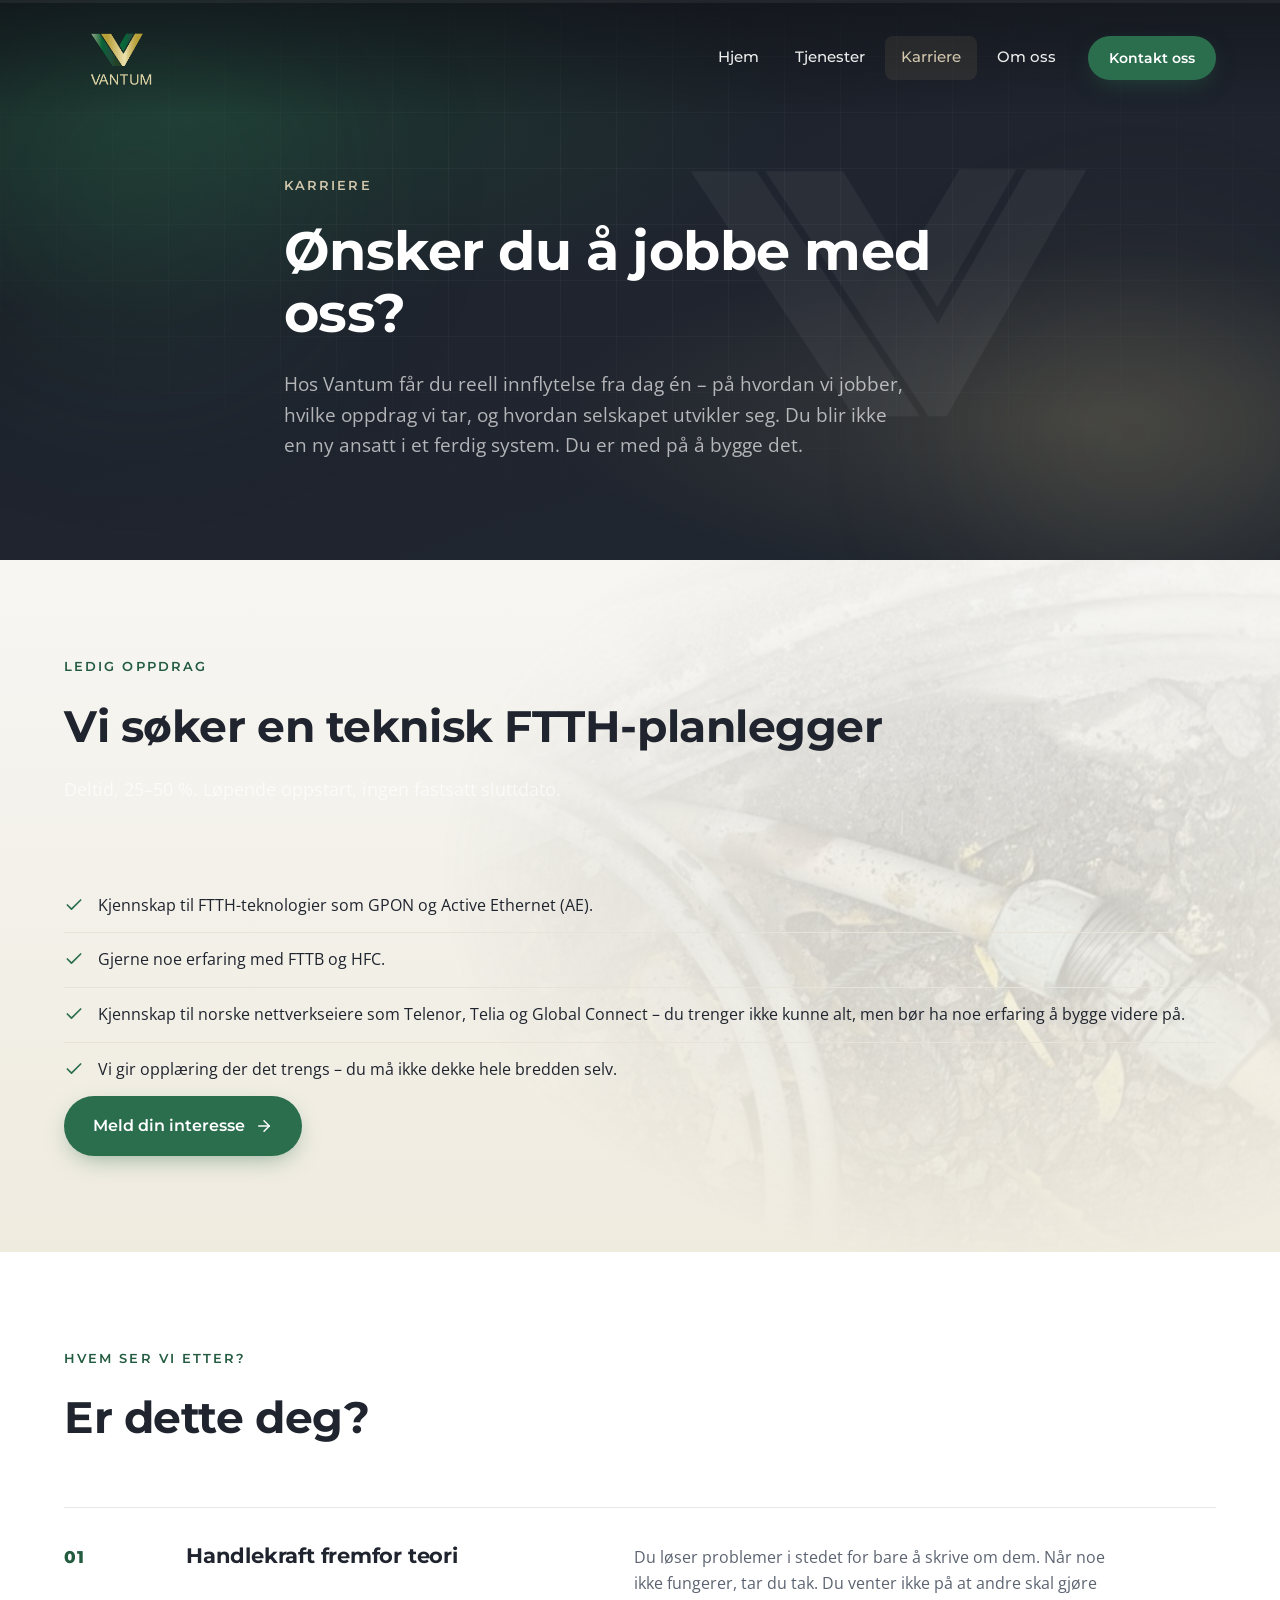
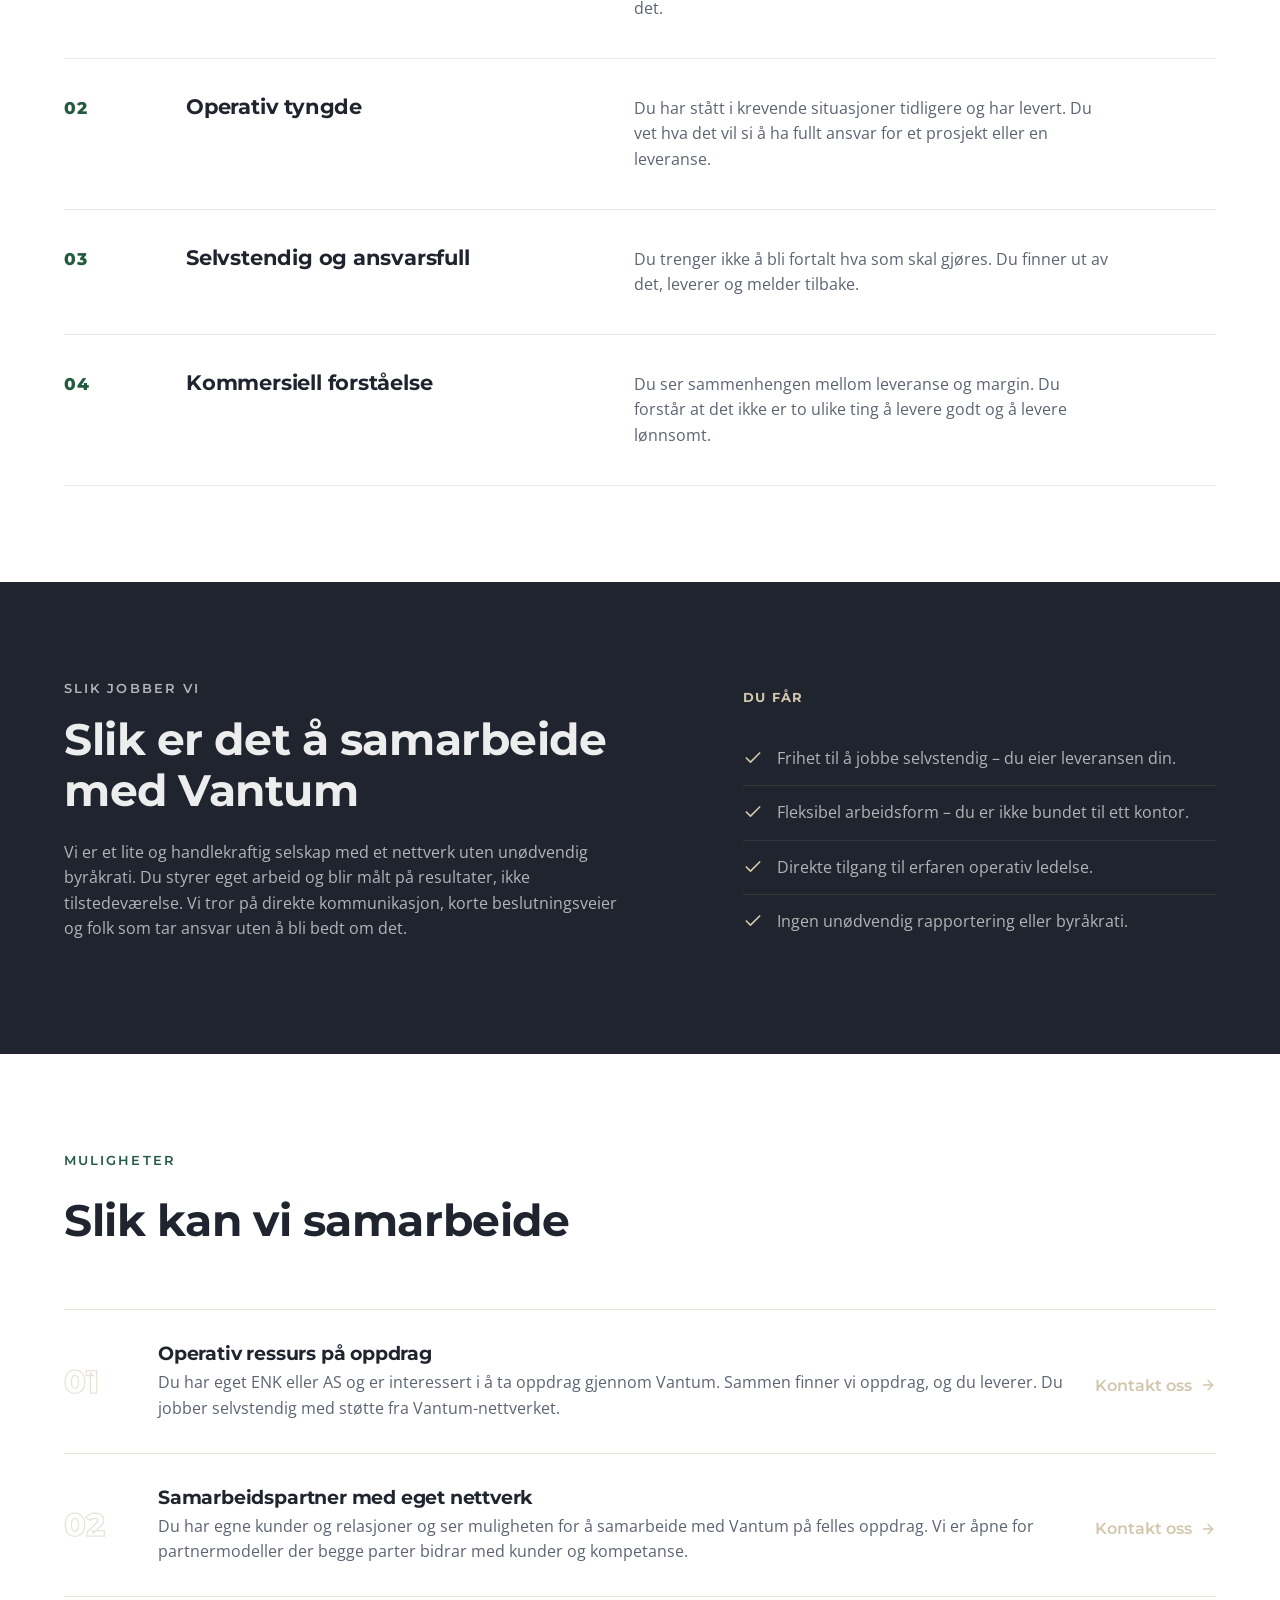
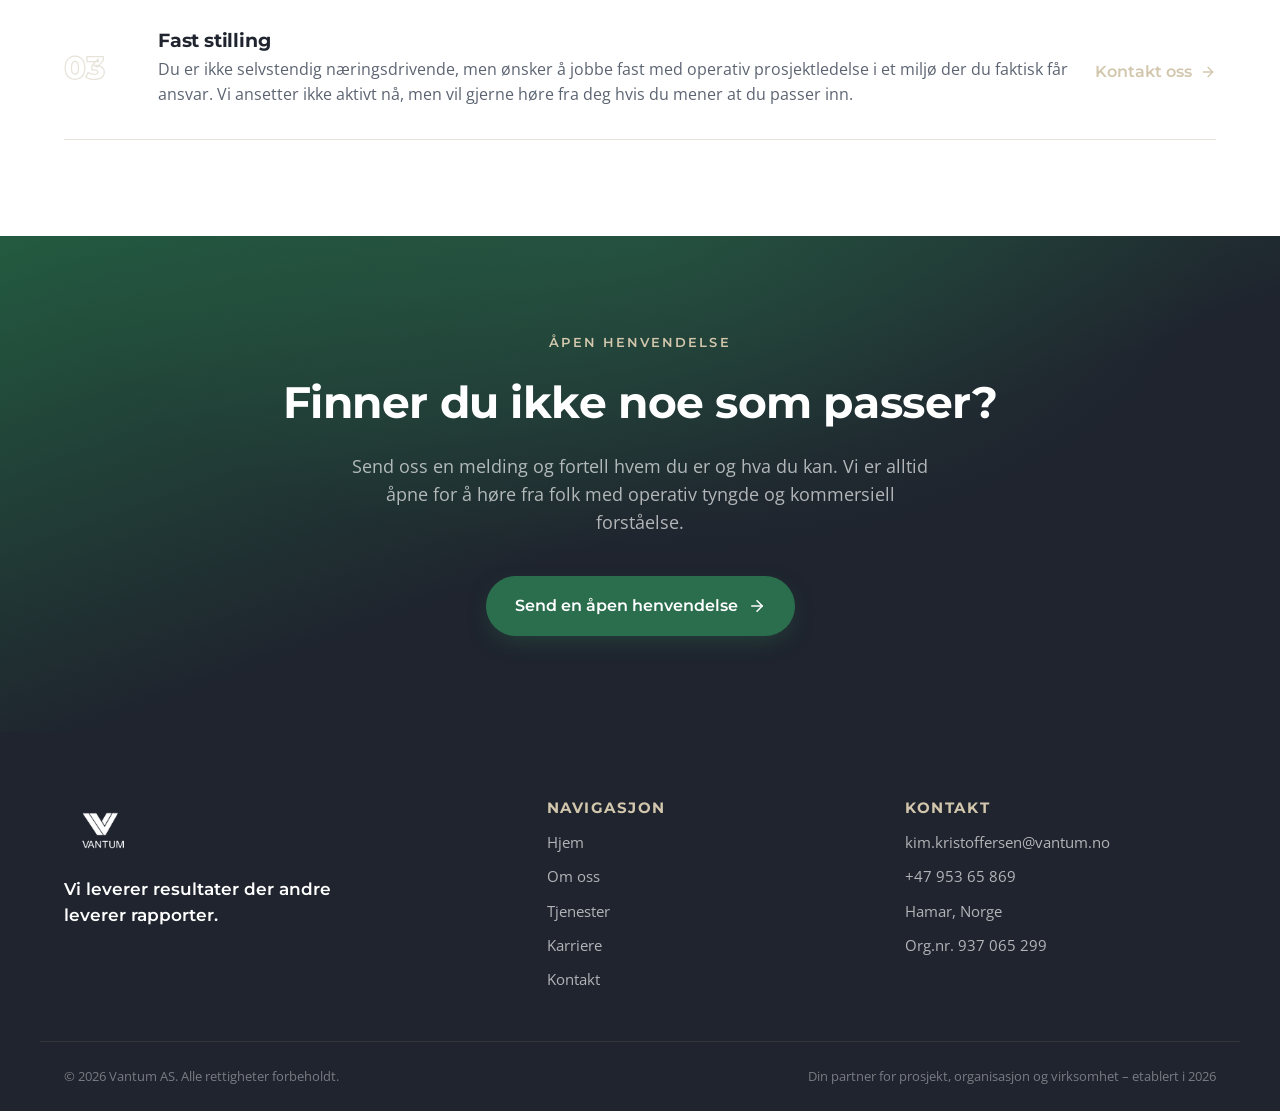
==== commit 771b845c: "Add files via upload" ====
--- a/karriere.html
+++ b/karriere.html
@@ -10,7 +10,7 @@
 <link rel="preconnect" href="https://fonts.googleapis.com">
 <link rel="preconnect" href="https://fonts.gstatic.com" crossorigin>
 <link href="https://fonts.googleapis.com/css2?family=Montserrat:wght@500;600;700;800&family=Open+Sans:wght@400;500;600;700&display=swap" rel="stylesheet">
-<link rel="stylesheet" href="css/style.css?v=12">
+<link rel="stylesheet" href="css/style.css?v=13">
 </head>
 <body>
 
@@ -248,7 +248,7 @@
 
   <div class="container footer-bottom">
     <p>© 2026 Vantum AS. Alle rettigheter forbeholdt.</p>
-    <p>Operativ partner for prosjektbaserte virksomheter – etablert i 2026</p>
+    <p>Din partner for prosjekt, organisasjon og virksomhet – etablert i 2026</p>
   </div>
 </footer>
 
--- a/css/style.css
+++ b/css/style.css
@@ -462,6 +462,41 @@
 .text-link:hover{ gap: 12px; }
 
 /* ============================================
+   Service preview grid (homepage)
+   ============================================ */
+.service-preview-grid{
+  display: grid;
+  grid-template-columns: repeat(3, 1fr);
+  gap: 20px;
+  margin-top: var(--space-lg);
+}
+.service-preview-item{
+  display: flex;
+  align-items: center;
+  gap: 16px;
+  padding: 24px;
+  border: 1px solid var(--color-border-light);
+  border-radius: 14px;
+  background: var(--color-white);
+  transition: transform var(--dur-fast) var(--ease-out),
+              border-color var(--dur-fast) var(--ease-out),
+              box-shadow var(--dur-fast) var(--ease-out);
+}
+.service-preview-item:hover{
+  transform: translateY(-3px);
+  border-color: var(--color-green);
+  box-shadow: 0 12px 30px -16px rgba(31,36,46,0.18);
+}
+.service-preview-icon{ color: var(--color-green); flex-shrink: 0; }
+.service-preview-item h3{
+  font-size: 1rem;
+  font-weight: 600;
+  color: var(--text-on-light);
+  line-height: 1.3;
+}
+.service-preview-link{ margin-top: var(--space-lg); color: var(--color-green-dark); }
+
+/* ============================================
    Comparison section
    ============================================ */
 .compare-grid{
@@ -1169,6 +1204,7 @@
    Responsive — tablet / mobile
    ============================================ */
 @media (max-width: 900px){
+  .service-preview-grid{ grid-template-columns: repeat(2, 1fr); }
   .compare-grid{ grid-template-columns: 1fr; gap: var(--space-xl); }
   .compare-col--good{ margin-top: 0; }
   .scenario-row--shift{ margin-left: 0; }
@@ -1193,6 +1229,7 @@
   .contact-grid{ grid-template-columns: 1fr; gap: var(--space-lg); }
 }
 @media (max-width: 560px){
+  .service-preview-grid{ grid-template-columns: 1fr; }
   .stats-grid{ grid-template-columns: 1fr; gap: var(--space-md); }
   .stat-item + .stat-item{ border-left: none; border-top: 1px solid var(--color-border-light); padding-top: var(--space-md); }
   .scenario-row{ flex-wrap: wrap; }
